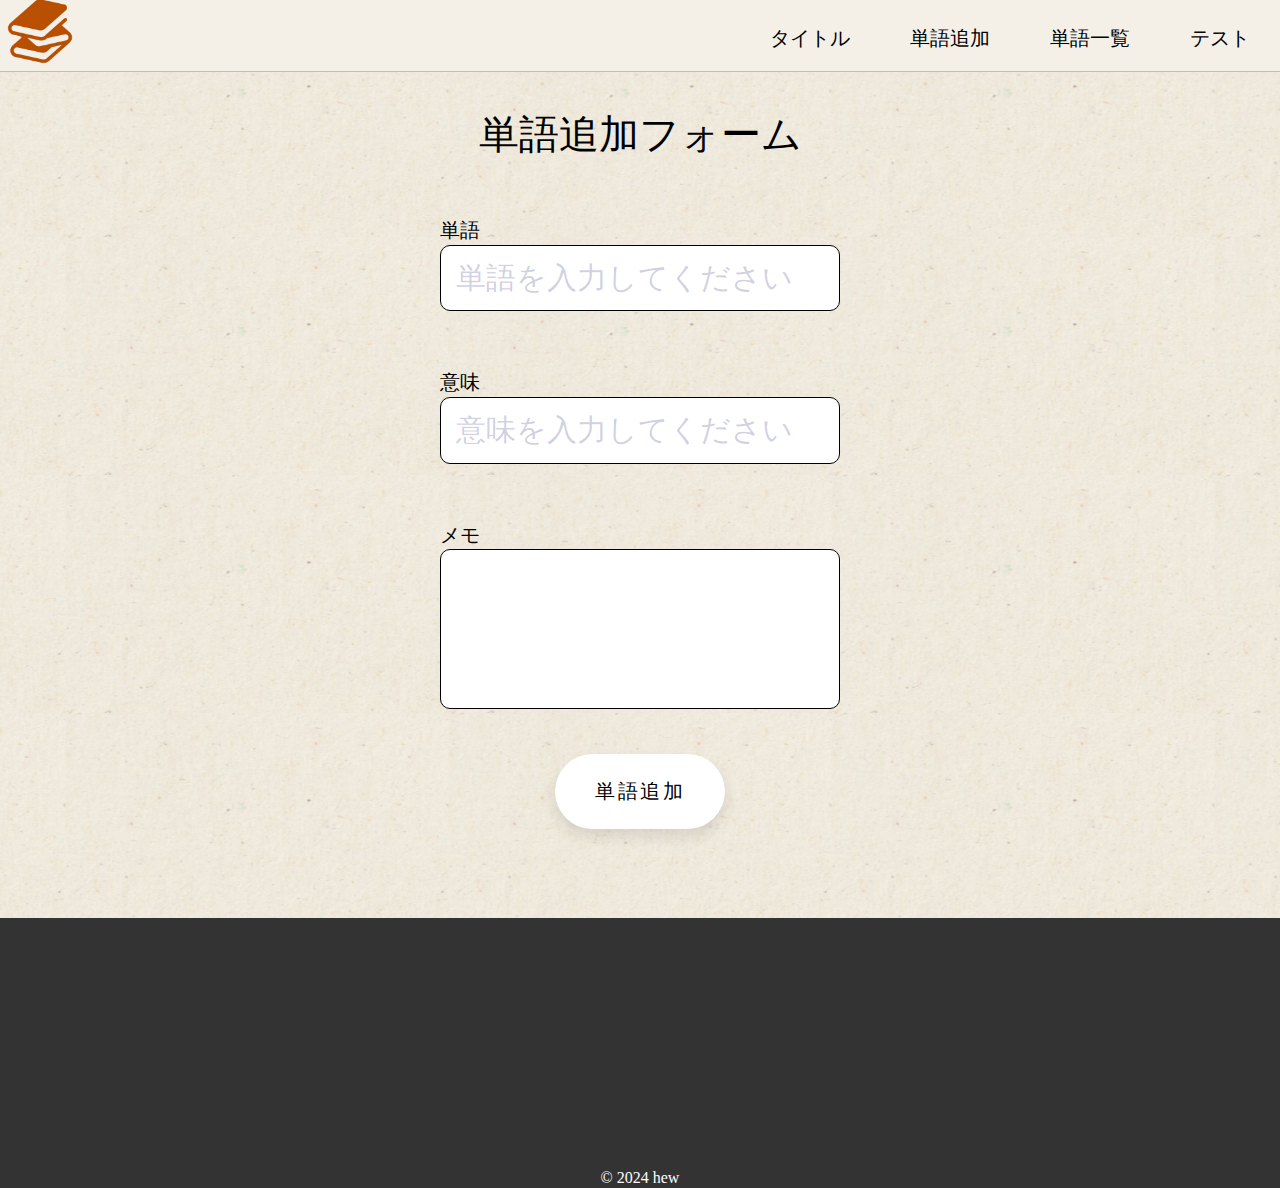
==== index.html @ 2dbcdf40 "Add files via upload" ====
<!DOCTYPE html>
<html lang="ja">

<head>
    <meta charset="UTF-8">
    <meta name="viewport" content="width=device-width, initial-scale=1.0">
    <title>単語追加ページ</title>
    <link rel="stylesheet" href="css/destyle.css">
    <link rel="stylesheet" href="css/tango.css">
    <link rel="stylesheet" href="css/header.css">
</head>

<body>
    <script src="/js/tango.js" defer></script>
    <header>
        <a href="#"><img id="logo" src="images/logo.png" alt="単語帳のロゴ"></a>
        <nav>
            <ul>
                <li><a href="title.html">タイトル</a></li>
                <li><a href="#">単語追加</a></li>
                <li><a href="/cgi-bin/itiran.py">単語一覧</a></li>
                <li><a href="test.html">テスト</a></li>
            </ul>
        </nav>
    </header>
    <main>
        <h1>単語追加フォーム</h1>
        <div>
            <form method="post" action="/cgi-bin/tango.py" id="form">
                <div class="area">
                <p><label for="tango">単語</label></p>
                <input type="text" name="word" id="text" required placeholder="単語を入力してください">
                </div>


                <div class="area">
                <p><label for="imi">意味</label></p>
                <input type="text" name="mean" id="text" required placeholder="意味を入力してください">
                </div>


                <div class="area">
                <p><label for="memo">メモ</label></p>
                <textarea id="memo" name="memo" placeholder=""></textarea>
                </div>
                <p class="button"><input id="button" type="submit" value="単語追加" ></p>
            </form>
        </div>
        <footer>
            <p><small>&copy; 2024 hew</small></p>
        </footer>
    </main>
</body>

</html>
---- css/destyle.css ----
/*! destyle.css v1.0.11 | MIT License | https://github.com/nicolas-cusan/destyle.css */

/* Reset box-model
   ========================================================================== */

* {
  box-sizing: border-box;
}

::before,
::after {
  box-sizing: inherit;
}

/* Document
   ========================================================================== */

/**
 * 1. Correct the line height in all browsers.
 * 2. Prevent adjustments of font size after orientation changes in iOS.
 * 3. Remove gray overlay on links for iOS.
 */

html {
  line-height: 1.15; /* 1 */
  -webkit-text-size-adjust: 100%; /* 2 */
  -webkit-tap-highlight-color: transparent; /* 3*/
}

/* Sections
   ========================================================================== */

/**
 * Remove the margin in all browsers.
 */

body {
  margin: 0;
}

/**
 * Render the `main` element consistently in IE.
 */

main {
  display: block;
}

/* Vertical rhythm
   ========================================================================== */

p,
table,
blockquote,
address,
pre,
iframe,
form,
figure,
dl {
  margin: 0;
}

/* Headings
   ========================================================================== */

h1,
h2,
h3,
h4,
h5,
h6 {
  font-size: inherit;
  line-height: inherit;
  font-weight: inherit;
  margin: 0;
}

/* Lists (enumeration)
   ========================================================================== */

ul,
ol {
  margin: 0;
  padding: 0;
  list-style: none;
}

/* Lists (definition)
   ========================================================================== */

dt {
  font-weight: bold;
}

dd {
  margin-left: 0;
}

/* Grouping content
   ========================================================================== */

/**
 * 1. Add the correct box sizing in Firefox.
 * 2. Show the overflow in Edge and IE.
 */

hr {
  box-sizing: content-box; /* 1 */
  height: 0; /* 1 */
  overflow: visible; /* 2 */
  border: 0;
  border-top: 1px solid;
  margin: 0;
  clear: both;
  color: inherit;
}

/**
 * 1. Correct the inheritance and scaling of font size in all browsers.
 * 2. Correct the odd `em` font sizing in all browsers.
 */

pre {
  font-family: monospace, monospace; /* 1 */
  font-size: inherit; /* 2 */
}

address {
  font-style: inherit;
}

/* Text-level semantics
   ========================================================================== */

/**
 * Remove the gray background on active links in IE 10.
 */

a {
  background-color: transparent;
  text-decoration: none;
  color: inherit;
}

/**
 * 1. Remove the bottom border in Chrome 57-
 * 2. Add the correct text decoration in Chrome, Edge, IE, Opera, and Safari.
 */

abbr[title] {
  border-bottom: none; /* 1 */
  text-decoration: underline; /* 2 */
  text-decoration: underline dotted; /* 2 */
}

/**
 * Add the correct font weight in Chrome, Edge, and Safari.
 */

b,
strong {
  font-weight: bolder;
}

/**
 * 1. Correct the inheritance and scaling of font size in all browsers.
 * 2. Correct the odd `em` font sizing in all browsers.
 */

code,
kbd,
samp {
  font-family: monospace, monospace; /* 1 */
  font-size: inherit; /* 2 */
}

/**
 * Add the correct font size in all browsers.
 */

small {
  font-size: 80%;
}

/**
 * Prevent `sub` and `sup` elements from affecting the line height in
 * all browsers.
 */

sub,
sup {
  font-size: 75%;
  line-height: 0;
  position: relative;
  vertical-align: baseline;
}

sub {
  bottom: -0.25em;
}

sup {
  top: -0.5em;
}

/* Embedded content
   ========================================================================== */

/**
 * Remove the border on images inside links in IE 10.
 */

img {
  border-style: none;
  vertical-align: bottom;
}

embed,
object,
iframe {
  border: 0;
  vertical-align: bottom;
}

/* Forms
   ========================================================================== */

/**
 * Reset form fields to make them styleable
 * 1. Reset radio and checkbox to preserve their look in iOS.
 */

button,
input,
optgroup,
select,
textarea {
  -webkit-appearance: none;
  appearance: none;
  vertical-align: middle;
  color: inherit;
  font: inherit;
  border: 0;
  background: transparent;
  padding: 0;
  margin: 0;
  outline: 0;
  border-radius: 0;
  text-align: inherit;
}

[type='checkbox'] {
  /* 1 */
  -webkit-appearance: checkbox;
  appearance: checkbox;
}

[type='radio'] {
  /* 1 */
  -webkit-appearance: radio;
  appearance: radio;
}

/**
 * Show the overflow in IE.
 * 1. Show the overflow in Edge.
 */

button,
input {
  /* 1 */
  overflow: visible;
}

/**
 * Remove the inheritance of text transform in Edge, Firefox, and IE.
 * 1. Remove the inheritance of text transform in Firefox.
 */

button,
select {
  /* 1 */
  text-transform: none;
}

/**
 * Correct the inability to style clickable types in iOS and Safari.
 */

button,
[type='button'],
[type='reset'],
[type='submit'] {
  cursor: pointer;
  -webkit-appearance: none;
  appearance: none;
}

button[disabled],
[type='button'][disabled],
[type='reset'][disabled],
[type='submit'][disabled] {
  cursor: default;
}

/**
 * Remove the inner border and padding in Firefox.
 */

button::-moz-focus-inner,
[type='button']::-moz-focus-inner,
[type='reset']::-moz-focus-inner,
[type='submit']::-moz-focus-inner {
  border-style: none;
  padding: 0;
}

/**
 * Restore the focus styles unset by the previous rule.
 */

button:-moz-focusring,
[type='button']:-moz-focusring,
[type='reset']:-moz-focusring,
[type='submit']:-moz-focusring {
  outline: 1px dotted ButtonText;
}

/**
 * Reset to invisible
 */

fieldset {
  margin: 0;
  padding: 0;
  border: 0;
  min-width: 0;
}

/**
 * 1. Correct the text wrapping in Edge and IE.
 * 2. Correct the color inheritance from `fieldset` elements in IE.
 * 3. Remove the padding so developers are not caught out when they zero out
 *    `fieldset` elements in all browsers.
 */

legend {
  color: inherit; /* 2 */
  display: table; /* 1 */
  max-width: 100%; /* 1 */
  padding: 0; /* 3 */
  white-space: normal; /* 1 */
}

/**
 * Add the correct vertical alignment in Chrome, Firefox, and Opera.
 */

progress {
  vertical-align: baseline;
}

/**
 * Remove the default vertical scrollbar in IE 10+.
 */

textarea {
  overflow: auto;
}

/**
 * 1. Remove the padding in IE 10.
 */

[type='checkbox'],
[type='radio'] {
  padding: 0; /* 1 */
}

/**
 * Correct the cursor style of increment and decrement buttons in Chrome.
 */

[type='number']::-webkit-inner-spin-button,
[type='number']::-webkit-outer-spin-button {
  height: auto;
}

/**
 * 1. Correct the outline style in Safari.
 */

[type='search'] {
  outline-offset: -2px; /* 1 */
}

/**
 * Remove the inner padding in Chrome and Safari on macOS.
 */

[type='search']::-webkit-search-decoration {
  -webkit-appearance: none;
}

/**
 * 1. Correct the inability to style clickable types in iOS and Safari.
 * 2. Change font properties to `inherit` in Safari.
 */

::-webkit-file-upload-button {
  -webkit-appearance: button; /* 1 */
  font: inherit; /* 2 */
}

/**
 * Clickable labels
 */

label[for] {
  cursor: pointer;
}

/* Interactive
   ========================================================================== */

/*
 * Add the correct display in Edge, IE 10+, and Firefox.
 */

details {
  display: block;
}

/*
 * Add the correct display in all browsers.
 */

summary {
  display: list-item;
}

/* Table
   ========================================================================== */

table {
  border-collapse: collapse;
  border-spacing: 0;
}

caption {
  text-align: left;
}

td,
th {
  vertical-align: top;
}

th {
  text-align: left;
  font-weight: bold;
}

/* Misc
   ========================================================================== */

/**
 * Add the correct display in IE 10+.
 */

template {
  display: none;
}

/**
 * Add the correct display in IE 10.
 */

[hidden] {
  display: none;
}
---- css/tango.css ----
/* input {
    border: solid 1px black;
    border-radius: 5px;
    width: 100%;
} */

/* textarea {
    border: solid 1px black;
    resize: none;
    width: 100%;
    height: 10em;
} */

/* nav li {
    padding: 0.7em 1em;
    margin: 0.5em 0.5em 0.5em 0.5em;
    border-radius: 10px;
}

li>a:hover {
    border-bottom: solid 2px gray;
    transition: all .6s;
} */

h1 {
    font-size: 2em;
    text-align: center;
    margin: 1em 0.5em 1em 0.5em;
}

/* #logo {
    height: 80px;
    width: 80px;
} */

/* header {
    background-color: #F4F0E8;
    border-bottom: solid 1px burlywood;
    height: 8vh;
    width: 100%;
    display: flex;
    justify-content: space-between;
    align-items: flex-end;
} */


ul {
    height: 8vh;
    display: flex;
}

#button {
    padding: 1.3em 2em;
    font-size: 1em;
    text-transform: uppercase;
    letter-spacing: 2.5px;
    font-weight: 500;
    background-color: #fff;
    border: none;
    border-radius: 45px;
    box-shadow: 0px 8px 15px rgba(0, 0, 0, 0.1);
    transition: all 0.3s ease 0s;
    cursor: pointer;
    outline: none;
  }
.button{
    display: flex;
    flex-flow: row nowrap;
    justify-content: center;
    align-items: center;
}
#button:hover {
    background-color: #23c483;
    box-shadow: 0px 15px 20px rgba(46, 229, 157, 0.4);
    color: #fff;
    transform: translateY(-7px);
  }
  
#button:active {
    transform: translateY(-1px);
  }

main>div {
    width: 100%;
    height: 80vh;
    display: flex;
    flex-flow: column wrap;
    justify-content: center;
    align-items: center;
    padding-bottom: 5%;

}
.area{
    flex: 0 1 100%;
    width: 100%;
}

footer {
    height: 30vh;
    padding: 10px;
    background-color: #333;
    position: relative;
}

footer>p {
    color: white;
    position: absolute;
    bottom: 0;
    left: 50%;
    transform: translateX(-50%);
}

form>p {
    margin: 5px;
}

#memo {
    border-radius: 5px;
}

body {
    background-image: url(../images/headerback.png);
    background-repeat: repeat;
    background-position: center;
    font-size: 20px;
}

#text{
    background-color: white;
    border-radius: 10px;
    border-top: solid 1px;
    border-bottom: solid 1px;
    border-right: solid 0.5px;
    border-left: solid 0.5px;
    flex: 0 1 100%;
    margin: 0.1em 0% 2em 0%;
    padding: 0.5em;
    font-size: 30px;
    width: 100%;
}

#memo{
    color: black;
    background-color: white;
    border-radius: 10px;
    border-top: solid 1px;
    border-bottom: solid 1px;
    border-right: solid 0.5px;
    border-left: solid 0.5px;
    margin: 0.1em 0% 2em 0%;
    padding: 0.5em;
    font-size: 20px;
    resize: none;
    width: 100%;
    height: 8em;
}

#form{
    display: flex;
    flex-flow: column nowrap;
    justify-content: center;
    align-items: center;
}

::placeholder {
    color: rgba(10,10,100,0.2);
  }

@media screen and (min-width:480px) {

    /*　画面サイズが480pxからはここを読み込む　*/

}

/* 1024px以上の幅の場合に適応される */
@media screen and (max-width: 1024px) {
    /* 1024pxまでの幅の場合に適応される */


}

@media screen and (max-width: 768px) {
    /* 768pxまでの幅の場合に適応される */




    .word {
        margin-bottom: 10%;
        display: block;
    }

    ul a {
        font-size: 16px;
    }
}
---- css/header.css ----
header {
    background-color: #F4F0E8;
    border-bottom: solid 1px burlywood;
    height: 8vh;
    width: 100%;
    display: flex;
    justify-content: space-between;
    align-items: flex-end;
}
.menu {
    height: 8vh;
    display: flex;
}
nav li>a{
    line-height: 30px;
}
#logo {
    height: 80px;
    width: 80px;
}
nav li {
    padding: 0.7em 1em;
    margin: 0.5em 0.5em 0.5em 0.5em;
    border-radius: 10px;
}

li>a:hover {
    border-bottom: solid 2px gray;
    transition: all .6s;
}
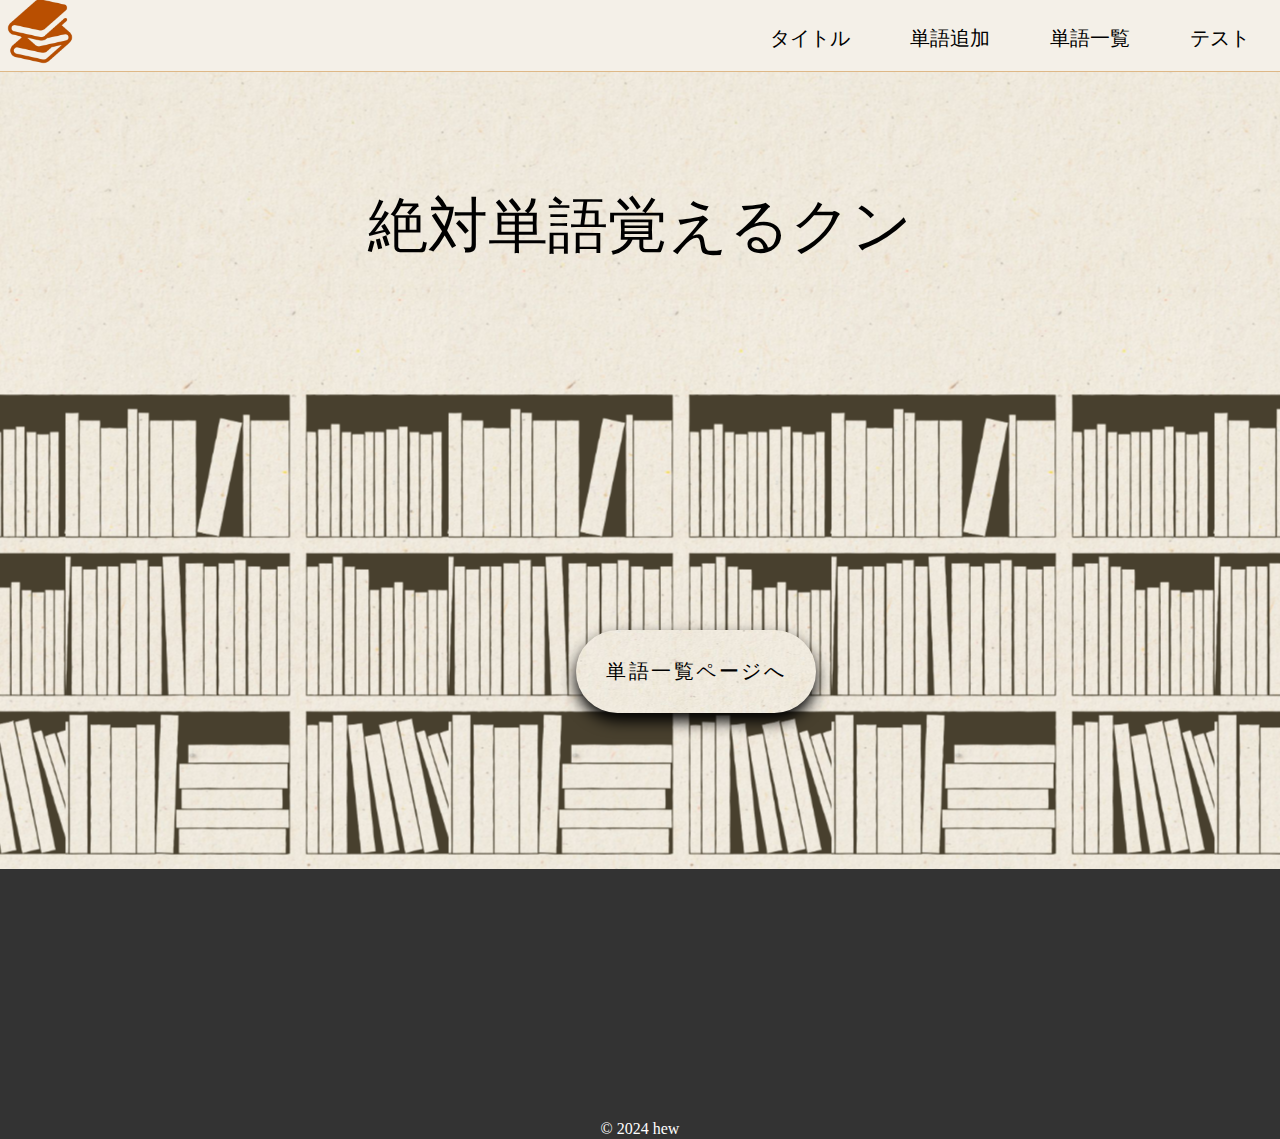
==== commit 7f6d2867: "Update and rename title.html to index.html" ====
--- a/index.html
+++ b/index.html
@@ -1,55 +1,31 @@
 <!DOCTYPE html>
-<html lang="ja">
-
+<html lang="en">
 <head>
     <meta charset="UTF-8">
     <meta name="viewport" content="width=device-width, initial-scale=1.0">
-    <title>単語追加ページ</title>
+    <title>Document</title>
     <link rel="stylesheet" href="css/destyle.css">
-    <link rel="stylesheet" href="css/tango.css">
     <link rel="stylesheet" href="css/header.css">
+    <link rel="stylesheet" href="css/title.css">
 </head>
-
 <body>
-    <script src="/js/tango.js" defer></script>
     <header>
-        <a href="#"><img id="logo" src="images/logo.png" alt="単語帳のロゴ"></a>
+        <p><a href="#"><img id="logo" src="../images/logo.png" alt="単語帳のロゴ"></a></p>
         <nav>
-            <ul>
-                <li><a href="title.html">タイトル</a></li>
-                <li><a href="#">単語追加</a></li>
+            <ul class="menu">
+                <li><a href="/title.html">タイトル</a></li>
+                <li><a href="/index.html">単語追加</a></li>
                 <li><a href="/cgi-bin/itiran.py">単語一覧</a></li>
-                <li><a href="test.html">テスト</a></li>
+                <li><a href="/test.html">テスト</a></li>
             </ul>
         </nav>
     </header>
     <main>
-        <h1>単語追加フォーム</h1>
-        <div>
-            <form method="post" action="/cgi-bin/tango.py" id="form">
-                <div class="area">
-                <p><label for="tango">単語</label></p>
-                <input type="text" name="word" id="text" required placeholder="単語を入力してください">
-                </div>
-
-
-                <div class="area">
-                <p><label for="imi">意味</label></p>
-                <input type="text" name="mean" id="text" required placeholder="意味を入力してください">
-                </div>
-
-
-                <div class="area">
-                <p><label for="memo">メモ</label></p>
-                <textarea id="memo" name="memo" placeholder=""></textarea>
-                </div>
-                <p class="button"><input id="button" type="submit" value="単語追加" ></p>
-            </form>
-        </div>
-        <footer>
-            <p><small>&copy; 2024 hew</small></p>
-        </footer>
+    <h1>絶対単語覚えるクン</h1>
+    <p id="itiran"><a href="cgi-bin/itiran.py">単語一覧ページへ</a></p>
     </main>
+    <footer>
+        <p><small>&copy; 2024 hew</small></p>
+    </footer>
 </body>
-
-</html>+</html>
--- a/css/title.css
+++ b/css/title.css
@@ -0,0 +1,94 @@
+html{
+    font-size: 20px;
+}
+main{
+    background-image: url(../images/backimg.png);
+    background-repeat: repeat;
+    background-position: bottom;
+    height: 88.5vh;
+}
+/* nav li {
+    padding: 0.7em 1em;
+    margin: 0.5em 0.5em 0.5em 0.5em;
+    border-radius: 10px;
+}
+
+li>a:hover {
+    border-bottom: solid 2px gray;
+    transition: all .6s;
+}
+
+#logo {
+    height: 80px;
+    width: 80px;
+}
+
+header {
+    background-color: #F4F0E8;
+    border-bottom: solid 1px burlywood;
+    height: 8vh;
+    width: 100%;
+    display: flex;
+    justify-content: space-between;
+    align-items: flex-end;
+}
+
+ul {
+    height: 8vh;
+    display: flex;
+} */
+
+h1{
+    text-align: center;
+    font-size: 3em;
+    padding: 2em;
+}
+#itiran{
+    background-image: url(../images/headerback.png);
+    position: absolute;
+    top: 70%;
+    left: 45%;
+    padding: 1.5em;
+    font-size: 1em;
+    text-transform: uppercase;
+    letter-spacing: 2.5px;
+    font-weight: 500;
+    color: #000;
+    background-color: #fff;
+    border: none;
+    border-radius: 45px;
+    box-shadow: 0px 8px 15px rgba(0, 0, 0, 1);
+    transition: all 0.3s ease 0s;
+    cursor: pointer;
+    outline: none;
+    }
+    
+    
+
+
+
+    #itiran:hover {
+    background-color: #23c483;
+    box-shadow: 0px 15px 20px rgba(46, 229, 157, 0.4);
+    transform: translateY(-7px);
+    }
+
+    #itiran:active {
+    transform: translateY(-1px);
+    }
+
+
+    footer {
+        height: 30vh;
+        padding: 10px;
+        background-color: #333;
+        position: relative;
+    }
+
+    footer>p {
+        color: white;
+        position: absolute;
+        bottom: 0;
+        left: 50%;
+        transform: translateX(-50%);
+    }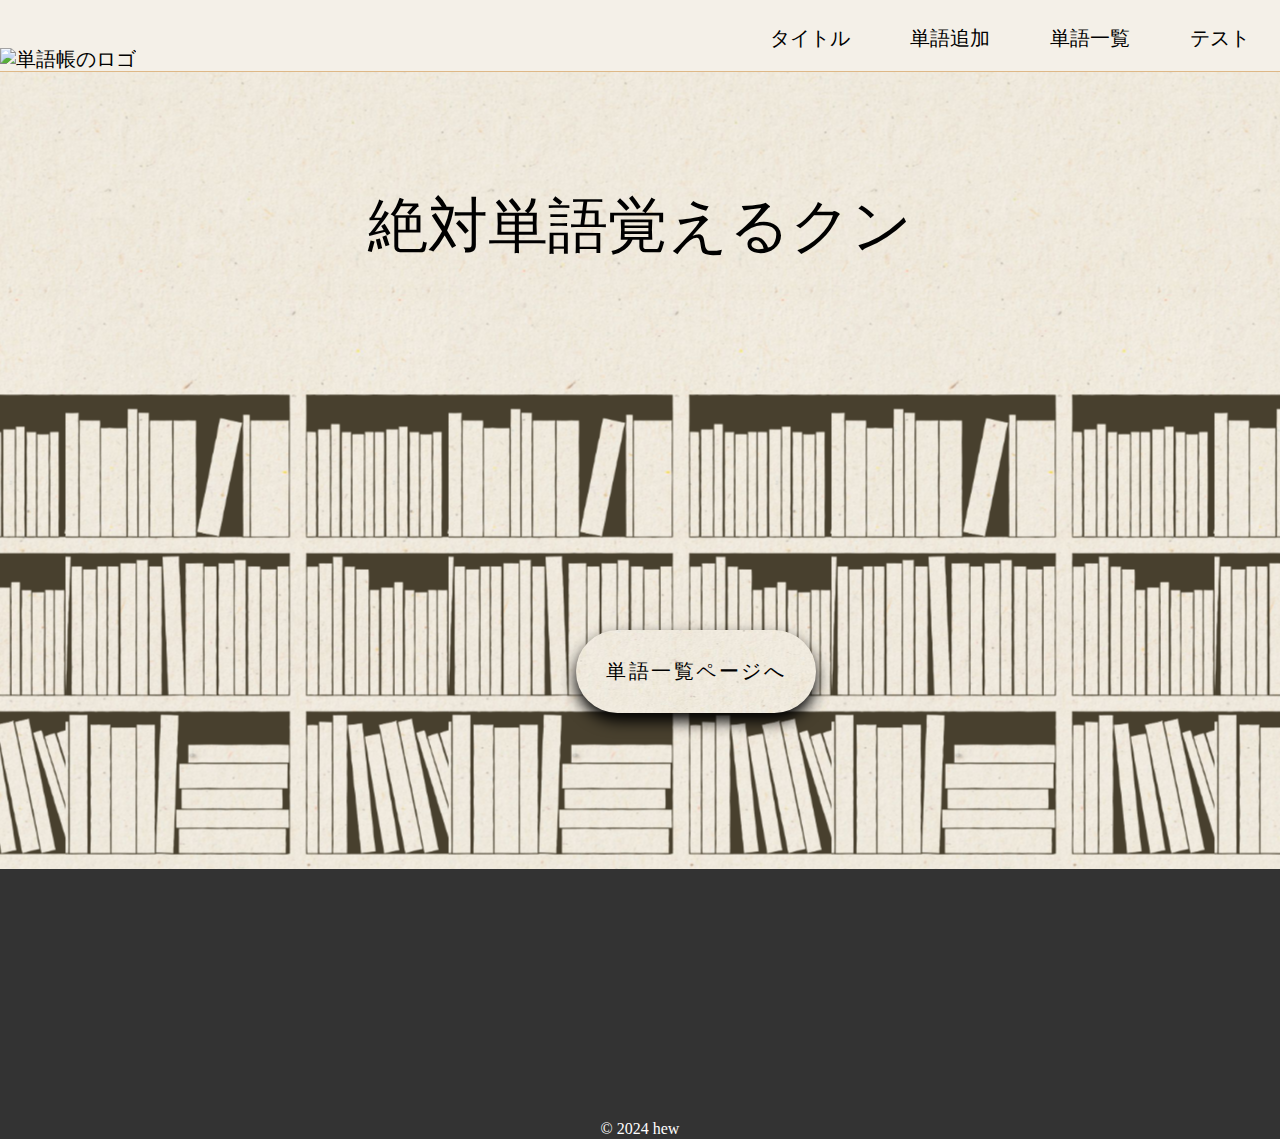
==== commit c28aa100: "Update index.html" ====
--- a/index.html
+++ b/index.html
@@ -10,11 +10,11 @@
 </head>
 <body>
     <header>
-        <p><a href="#"><img id="logo" src="../images/logo.png" alt="単語帳のロゴ"></a></p>
+        <p><a href="#"><img id="logo" src="../python/images/logo.png" alt="単語帳のロゴ"></a></p>
         <nav>
             <ul class="menu">
-                <li><a href="/title.html">タイトル</a></li>
-                <li><a href="/index.html">単語追加</a></li>
+                <li><a href="/index.html">タイトル</a></li>
+                <li><a href="/title.html">単語追加</a></li>
                 <li><a href="/cgi-bin/itiran.py">単語一覧</a></li>
                 <li><a href="/test.html">テスト</a></li>
             </ul>
